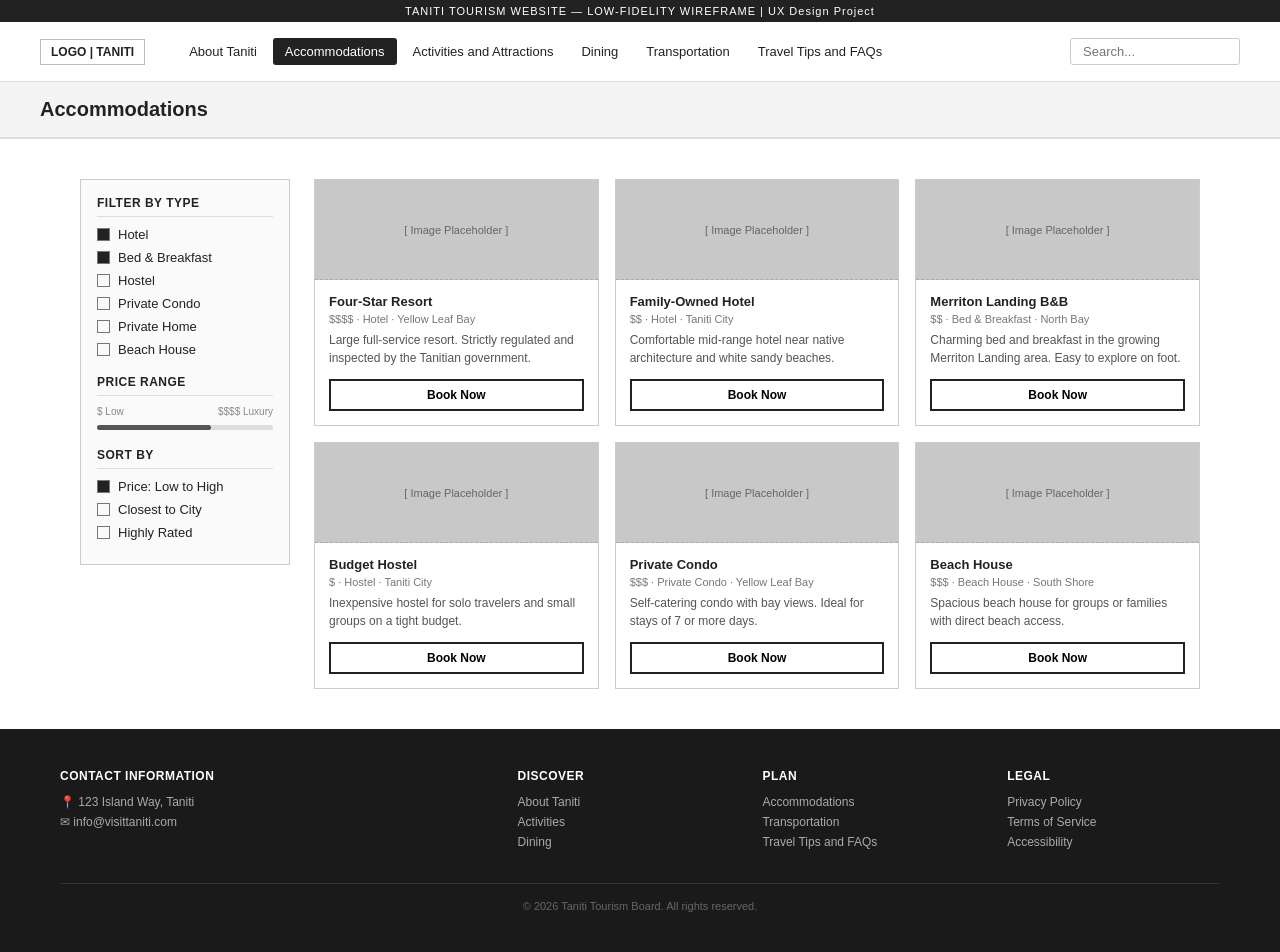
==== accommodations.html @ f8a9221b "Add Taniti wireframe" ====
<!DOCTYPE html>
<html lang="en">
<head>
  <meta charset="UTF-8" />
  <meta name="viewport" content="width=device-width, initial-scale=1.0" />
  <title>Taniti Tourism - Accommodations</title>
  <link rel="stylesheet" href="style.css" />
  <script>function navToggle(){document.querySelector('header').classList.toggle('nav-open');}</script>
</head>
<body>

<div class="wf-banner">TANITI TOURISM WEBSITE &mdash; LOW-FIDELITY WIREFRAME | UX Design Project</div>

<header>
  <div class="logo-box">LOGO | TANITI</div>
  <button class="nav-toggle" onclick="navToggle()" aria-label="Toggle navigation">&#9776;</button>
  <div class="nav-links">
    <a href="index.html">About Taniti</a>
    <a href="accommodations.html" class="active">Accommodations</a>
    <a href="activities.html">Activities and Attractions</a>
    <a href="dining.html">Dining</a>
    <a href="transportation.html">Transportation</a>
    <a href="faq.html">Travel Tips and FAQs</a>
  </div>
  <input class="nav-search" type="text" placeholder="Search..." />
</header>

<div class="page-title">Accommodations</div>

<div class="section">
  <div class="layout-with-sidebar">

    <div class="sidebar">
      <h4>Filter By Type</h4>
      <div class="filter-row"><div class="fbox on"></div> Hotel</div>
      <div class="filter-row"><div class="fbox on"></div> Bed &amp; Breakfast</div>
      <div class="filter-row"><div class="fbox"></div> Hostel</div>
      <div class="filter-row"><div class="fbox"></div> Private Condo</div>
      <div class="filter-row"><div class="fbox"></div> Private Home</div>
      <div class="filter-row"><div class="fbox"></div> Beach House</div>

      <h4 style="margin-top:18px">Price Range</h4>
      <div class="price-labels"><span>$ Low</span><span>$$$$ Luxury</span></div>
      <div class="price-slider"><div class="price-fill"></div></div>

      <h4 style="margin-top:18px">Sort By</h4>
      <div class="filter-row"><div class="fbox on"></div> Price: Low to High</div>
      <div class="filter-row"><div class="fbox"></div> Closest to City</div>
      <div class="filter-row"><div class="fbox"></div> Highly Rated</div>
    </div>

    <div class="cards-3">
      <div class="card">
        <div class="card-img">[ Image Placeholder ]</div>
        <div class="card-body">
          <h4>Four-Star Resort</h4>
          <div class="card-price">$$$$ &middot; Hotel &middot; Yellow Leaf Bay</div>
          <p>Large full-service resort. Strictly regulated and inspected by the Tanitian government.</p>
          <button class="btn-book">Book Now</button>
        </div>
      </div>
      <div class="card">
        <div class="card-img">[ Image Placeholder ]</div>
        <div class="card-body">
          <h4>Family-Owned Hotel</h4>
          <div class="card-price">$$ &middot; Hotel &middot; Taniti City</div>
          <p>Comfortable mid-range hotel near native architecture and white sandy beaches.</p>
          <button class="btn-book">Book Now</button>
        </div>
      </div>
      <div class="card">
        <div class="card-img">[ Image Placeholder ]</div>
        <div class="card-body">
          <h4>Merriton Landing B&amp;B</h4>
          <div class="card-price">$$ &middot; Bed &amp; Breakfast &middot; North Bay</div>
          <p>Charming bed and breakfast in the growing Merriton Landing area. Easy to explore on foot.</p>
          <button class="btn-book">Book Now</button>
        </div>
      </div>
      <div class="card">
        <div class="card-img">[ Image Placeholder ]</div>
        <div class="card-body">
          <h4>Budget Hostel</h4>
          <div class="card-price">$ &middot; Hostel &middot; Taniti City</div>
          <p>Inexpensive hostel for solo travelers and small groups on a tight budget.</p>
          <button class="btn-book">Book Now</button>
        </div>
      </div>
      <div class="card">
        <div class="card-img">[ Image Placeholder ]</div>
        <div class="card-body">
          <h4>Private Condo</h4>
          <div class="card-price">$$$ &middot; Private Condo &middot; Yellow Leaf Bay</div>
          <p>Self-catering condo with bay views. Ideal for stays of 7 or more days.</p>
          <button class="btn-book">Book Now</button>
        </div>
      </div>
      <div class="card">
        <div class="card-img">[ Image Placeholder ]</div>
        <div class="card-body">
          <h4>Beach House</h4>
          <div class="card-price">$$$ &middot; Beach House &middot; South Shore</div>
          <p>Spacious beach house for groups or families with direct beach access.</p>
          <button class="btn-book">Book Now</button>
        </div>
      </div>
    </div>

  </div>
</div>

<footer>
  <div class="footer-inner">
    <div class="footer-grid">
      <div class="footer-col">
        <h4>Contact Information</h4>
        <p>&#128205; 123 Island Way, Taniti</p>
        <p>&#9993; info@visittaniti.com</p>
      </div>
      <div class="footer-col">
        <h4>Discover</h4>
        <a href="index.html">About Taniti</a>
        <a href="activities.html">Activities</a>
        <a href="dining.html">Dining</a>
      </div>
      <div class="footer-col">
        <h4>Plan</h4>
        <a href="accommodations.html">Accommodations</a>
        <a href="transportation.html">Transportation</a>
        <a href="faq.html">Travel Tips and FAQs</a>
      </div>
      <div class="footer-col">
        <h4>Legal</h4>
        <a href="#">Privacy Policy</a>
        <a href="#">Terms of Service</a>
        <a href="#">Accessibility</a>
      </div>
    </div>
    <div class="footer-bottom">&copy; 2026 Taniti Tourism Board. All rights reserved.</div>
  </div>
</footer>

</body>
</html>
---- style.css ----
*, *::before, *::after { box-sizing: border-box; margin: 0; padding: 0; }
body { font-family: Arial, sans-serif; background: #fff; color: #222; font-size: 14px; }

.wf-banner { background: #222; color: #fff; text-align: center; padding: 5px; font-size: 11px; letter-spacing: 1px; }

/* NAV */
header {
  display: flex; align-items: center;
  padding: 0 40px; height: 60px;
  border-bottom: 1px solid #ddd; background: #fff;
  position: sticky; top: 0; z-index: 200; gap: 8px;
}
.logo-box { border: 1px solid #bbb; padding: 5px 10px; font-size: 12px; font-weight: bold; margin-right: 24px; white-space: nowrap; }
.nav-links { display: flex; gap: 4px; flex: 1; flex-wrap: wrap; }
.nav-links a { text-decoration: none; color: #222; padding: 6px 12px; font-size: 13px; cursor: pointer; border-radius: 3px; white-space: nowrap; }
.nav-links a:hover { background: #f0f0f0; }
.nav-links a.active { background: #222; color: #fff; }
.nav-search { border: 1px solid #ccc; padding: 5px 12px; font-size: 13px; width: 170px; border-radius: 3px; outline: none; }
.nav-toggle { display: none; }

/* HERO */
.hero { background: #e8e8e8; border: 1px dashed #aaa; min-height: 300px; display: flex; flex-direction: column; align-items: center; justify-content: center; text-align: center; padding: 60px 40px; }
.hero-label { font-size: 11px; color: #888; margin-bottom: 12px; }
.hero h1 { font-size: 38px; font-weight: bold; margin-bottom: 10px; }
.hero p { font-size: 14px; color: #555; margin-bottom: 28px; }
.hero-btns { display: flex; gap: 14px; flex-wrap: wrap; justify-content: center; }
.btn-primary { border: 2px solid #222; background: #fff; padding: 10px 28px; font-size: 13px; font-weight: bold; cursor: pointer; text-decoration: none; color: #222; display: inline-block; }
.btn-secondary { border: 2px solid #222; background: #222; color: #fff; padding: 10px 28px; font-size: 13px; font-weight: bold; cursor: pointer; text-decoration: none; display: inline-block; }
.btn-primary:hover { background: #f0f0f0; }
.btn-secondary:hover { background: #444; }

/* SECTIONS */
.section { max-width: 1160px; margin: 0 auto; padding: 40px 20px; }
.section-heading { text-align: center; font-size: 22px; font-weight: bold; margin-bottom: 6px; }
.section-sub { text-align: center; font-size: 12px; color: #888; margin-bottom: 28px; }
.page-title { background: #f4f4f4; border-bottom: 2px solid #ddd; padding: 16px 40px; font-size: 20px; font-weight: bold; }
.s-header { background: #eee; border: 1px solid #ddd; padding: 8px 14px; font-size: 13px; font-weight: bold; margin: 24px 0 12px; }

/* TILES */
.tiles-grid { display: grid; grid-template-columns: repeat(4, 1fr); gap: 16px; }
.tile { border: 1px solid #ccc; cursor: pointer; background: #fff; text-decoration: none; color: #222; display: block; }
.tile:hover { box-shadow: 0 2px 10px rgba(0,0,0,.12); }
.tile-img { background: #c8c8c8; height: 130px; display: flex; align-items: center; justify-content: center; font-size: 11px; color: #666; border-bottom: 1px dashed #aaa; }
.tile-body { padding: 14px; }
.tile-body h3 { font-size: 14px; font-weight: bold; margin-bottom: 6px; }
.tile-body p { font-size: 12px; color: #666; margin-bottom: 10px; line-height: 1.5; }
.tile-link { font-size: 12px; font-weight: bold; color: #222; }

/* SIDEBAR LAYOUT */
.layout-with-sidebar { display: grid; grid-template-columns: 210px 1fr; gap: 24px; }
.sidebar { border: 1px solid #ccc; padding: 16px; background: #fafafa; align-self: start; }
.sidebar h4 { font-size: 12px; font-weight: bold; text-transform: uppercase; letter-spacing: .5px; margin-bottom: 10px; border-bottom: 1px solid #ddd; padding-bottom: 6px; }
.filter-row { display: flex; align-items: center; gap: 8px; margin-bottom: 8px; font-size: 13px; }
.fbox { width: 13px; height: 13px; border: 1px solid #777; flex-shrink: 0; }
.fbox.on { background: #222; }
.price-slider { height: 5px; background: #ddd; border-radius: 3px; margin: 8px 0 4px; }
.price-fill { height: 100%; width: 65%; background: #555; border-radius: 3px; }
.price-labels { display: flex; justify-content: space-between; font-size: 10px; color: #888; }

/* CARDS */
.cards-3 { display: grid; grid-template-columns: repeat(3, 1fr); gap: 16px; }
.card { border: 1px solid #ccc; background: #fff; }
.card-img { background: #c8c8c8; height: 100px; display: flex; align-items: center; justify-content: center; font-size: 11px; color: #666; border-bottom: 1px dashed #aaa; }
.card-body { padding: 14px; }
.card-body h4 { font-size: 13px; font-weight: bold; margin-bottom: 4px; }
.card-price { font-size: 11px; color: #777; margin-bottom: 6px; }
.card-body p { font-size: 12px; color: #555; margin-bottom: 12px; line-height: 1.5; }
.btn-book { width: 100%; border: 2px solid #222; background: #fff; padding: 7px; font-size: 12px; font-weight: bold; cursor: pointer; }
.btn-book:hover { background: #222; color: #fff; }

/* FILTER BAR */
.filter-bar { display: flex; flex-wrap: wrap; gap: 8px; margin-bottom: 20px; }
.fbtn { border: 1px solid #aaa; background: #fff; padding: 5px 13px; font-size: 12px; cursor: pointer; border-radius: 2px; }
.fbtn:hover, .fbtn.on { background: #222; color: #fff; border-color: #222; }

/* MAP */
.map-box { background: #ddd; border: 1px dashed #aaa; height: 170px; display: flex; align-items: center; justify-content: center; font-size: 12px; color: #666; margin-bottom: 20px; }

/* TAG */
.tag { display: inline-block; border: 1px solid #666; background: #f0f0f0; padding: 2px 8px; font-size: 10px; margin-bottom: 6px; }

/* RESTAURANT */
.rest-row { display: flex; align-items: center; flex-wrap: wrap; gap: 14px; border: 1px solid #ddd; padding: 12px 16px; margin-bottom: 8px; background: #fff; }
.rest-name { font-weight: bold; font-size: 13px; min-width: 170px; }
.cuisine-badge { border: 1px solid #999; background: #f0f0f0; padding: 2px 10px; font-size: 11px; }
.rest-detail { font-size: 12px; color: #666; }

/* GROCERY */
.grocery-grid { display: grid; grid-template-columns: repeat(3, 1fr); gap: 10px; margin-top: 10px; }
.g-item { border: 1px solid #ccc; background: #f8f8f8; padding: 10px 12px; font-size: 12px; text-align: center; line-height: 1.5; }
.g-item.highlight { border: 2px solid #222; }

/* INFO BOXES */
.info-2 { display: grid; grid-template-columns: 1fr 1fr; gap: 16px; margin-bottom: 24px; }
.info-box { border: 1px solid #ccc; padding: 18px; background: #fff; }
.info-box h4 { font-size: 14px; font-weight: bold; margin-bottom: 8px; }
.info-box p { font-size: 13px; color: #555; line-height: 1.6; }

/* TABLE */
.data-table { width: 100%; border-collapse: collapse; font-size: 13px; }
.data-table th { background: #222; color: #fff; padding: 10px 14px; text-align: left; }
.data-table td { padding: 10px 14px; border-bottom: 1px solid #eee; background: #fff; }
.data-table tr:hover td { background: #f8f8f8; }

/* FAQ */
.faq-item { border: 1px solid #ddd; margin-bottom: 6px; background: #fff; }
.faq-q { display: flex; align-items: center; gap: 10px; padding: 14px 16px; font-size: 14px; font-weight: bold; cursor: pointer; }
.faq-q:hover { background: #f8f8f8; }
.faq-arrow { font-size: 11px; transition: transform .2s; display: inline-block; }
.faq-a { display: none; padding: 12px 16px 14px 38px; font-size: 13px; color: #555; line-height: 1.6; border-top: 1px solid #eee; }
.faq-item.open .faq-a { display: block; }
.faq-item.open .faq-arrow { transform: rotate(90deg); }

/* FOOTER */
footer { background: #1a1a1a; color: #bbb; padding: 40px; }
.footer-inner { max-width: 1160px; margin: 0 auto; }
.footer-grid { display: grid; grid-template-columns: 2fr 1fr 1fr 1fr; gap: 32px; margin-bottom: 28px; }
.footer-col h4 { color: #fff; font-size: 12px; text-transform: uppercase; letter-spacing: .5px; margin-bottom: 12px; }
.footer-col p { font-size: 12px; color: #aaa; margin-bottom: 6px; }
.footer-col a { display: block; font-size: 12px; color: #aaa; text-decoration: none; margin-bottom: 6px; cursor: pointer; }
.footer-col a:hover { color: #fff; }
.social-row { display: flex; gap: 10px; margin-top: 12px; }
.social-icon { width: 32px; height: 32px; border: 1px solid #555; display: flex; align-items: center; justify-content: center; font-size: 10px; color: #aaa; cursor: pointer; }
.footer-bottom { border-top: 1px solid #333; padding-top: 16px; font-size: 11px; color: #666; text-align: center; }

/* =====================
   RESPONSIVE — TABLET
   ===================== */
@media (max-width: 768px) {
  header { flex-wrap: wrap; height: auto; padding: 10px 16px; gap: 8px; }
  .logo-box { margin-right: 0; }
  .nav-links { flex-wrap: wrap; gap: 2px; }
  .nav-links a { padding: 5px 8px; font-size: 12px; }
  .nav-search { width: 100%; }

  .hero { padding: 40px 20px; }
  .hero h1 { font-size: 28px; }

  .page-title { padding: 12px 16px; }
  .section { padding: 28px 16px; }

  .tiles-grid { grid-template-columns: repeat(2, 1fr); }
  .cards-3 { grid-template-columns: repeat(2, 1fr); }
  .layout-with-sidebar { grid-template-columns: 1fr; }
  .sidebar { order: 2; }

  .info-2 { grid-template-columns: 1fr; }
  .grocery-grid { grid-template-columns: repeat(2, 1fr); }
  .footer-grid { grid-template-columns: 1fr 1fr; gap: 20px; }
  footer { padding: 28px 20px; }

  .rest-name { min-width: 100%; }
  .data-table { font-size: 12px; }
  .data-table th, .data-table td { padding: 8px 10px; }
}

/* ====================
   RESPONSIVE — PHONE
   ==================== */
@media (max-width: 480px) {
  header { padding: 8px 12px; flex-wrap: nowrap; }

  /* Show hamburger icon */
  .nav-toggle {
    display: flex; align-items: center; justify-content: center;
    margin-left: auto; background: none; border: 1px solid #bbb;
    padding: 4px 10px; font-size: 20px; cursor: pointer;
    border-radius: 3px; color: #222; line-height: 1; flex-shrink: 0;
  }

  /* Hide nav and search by default on phone */
  header .nav-links { display: none; }
  header .nav-search { display: none; }

  /* Dropdown when open */
  header.nav-open { flex-wrap: wrap; }
  header.nav-open .nav-links {
    display: flex; flex-direction: column; width: 100%;
    border-top: 1px solid #eee; padding: 4px 0; gap: 0;
  }
  header.nav-open .nav-links a {
    font-size: 14px; padding: 10px 16px;
    border-bottom: 1px solid #f0f0f0; border-radius: 0;
  }
  header.nav-open .nav-search { display: block; width: 100%; margin-top: 4px; }

  /* Rest of phone layout */
  .hero { min-height: 200px; padding: 32px 16px; }
  .hero h1 { font-size: 22px; }
  .hero p { font-size: 13px; margin-bottom: 20px; }
  .hero-btns { flex-direction: column; align-items: center; gap: 10px; }
  .btn-primary, .btn-secondary { width: 100%; max-width: 260px; text-align: center; padding: 10px 16px; }

  .tiles-grid { grid-template-columns: 1fr; }
  .cards-3 { grid-template-columns: 1fr; }
  .grocery-grid { grid-template-columns: repeat(2, 1fr); }
  .footer-grid { grid-template-columns: 1fr; }

  .section-heading { font-size: 18px; }
  .filter-bar { gap: 6px; }
  .fbtn { padding: 5px 10px; font-size: 11px; }

  .map-box { height: 130px; }
  .data-table { font-size: 11px; }
  .data-table th, .data-table td { padding: 6px 8px; }

  .faq-q { font-size: 13px; padding: 12px; }
  .faq-a { padding: 10px 12px 12px 28px; }
}
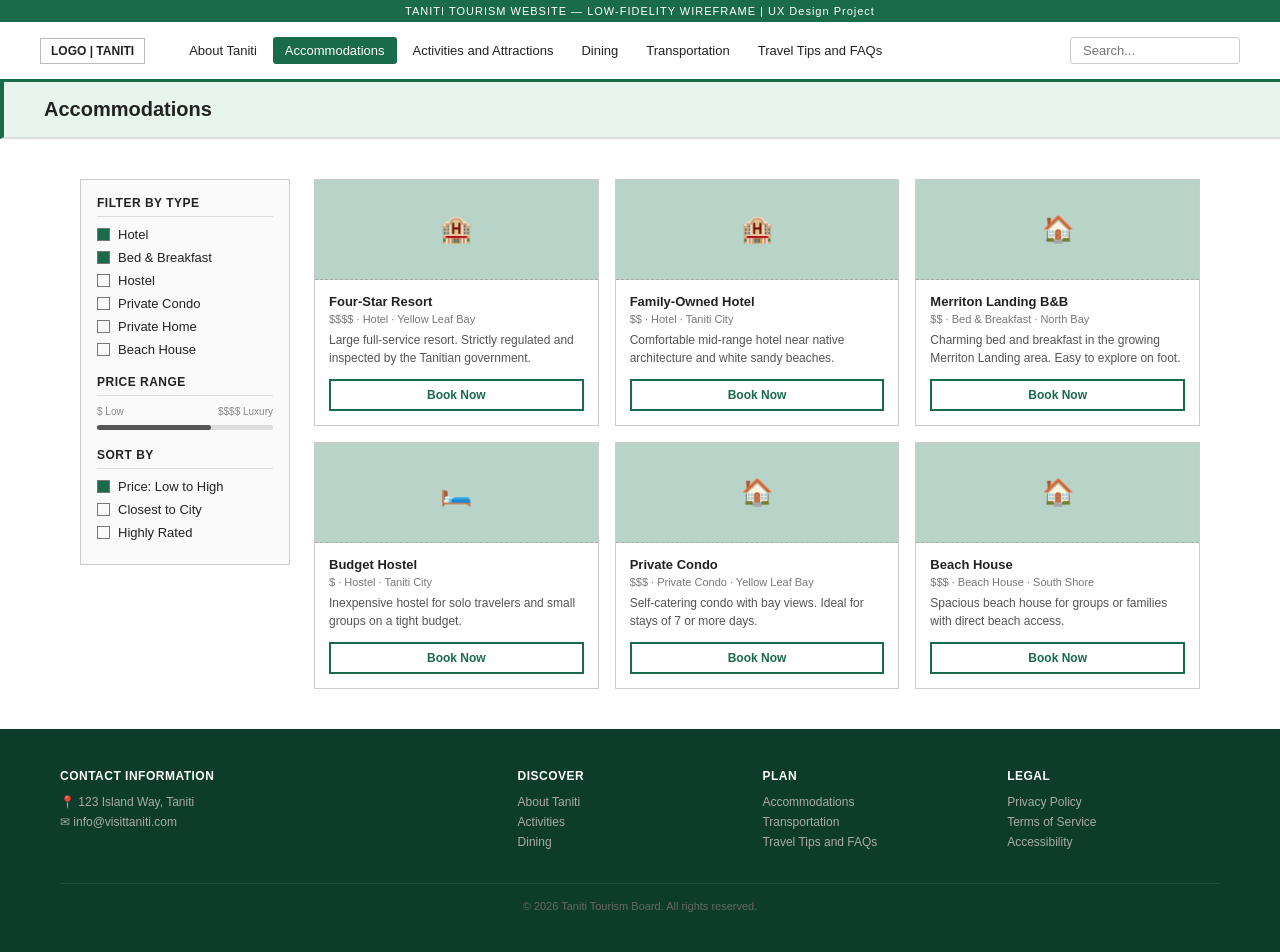
==== commit 3c4460fc: "Update prototype based on usability testing feedback" ====
--- a/accommodations.html
+++ b/accommodations.html
@@ -1,144 +1,213 @@
-<!DOCTYPE html>
+<!doctype html>
 <html lang="en">
-<head>
-  <meta charset="UTF-8" />
-  <meta name="viewport" content="width=device-width, initial-scale=1.0" />
-  <title>Taniti Tourism - Accommodations</title>
-  <link rel="stylesheet" href="style.css" />
-  <script>function navToggle(){document.querySelector('header').classList.toggle('nav-open');}</script>
-</head>
-<body>
-
-<div class="wf-banner">TANITI TOURISM WEBSITE &mdash; LOW-FIDELITY WIREFRAME | UX Design Project</div>
-
-<header>
-  <div class="logo-box">LOGO | TANITI</div>
-  <button class="nav-toggle" onclick="navToggle()" aria-label="Toggle navigation">&#9776;</button>
-  <div class="nav-links">
-    <a href="index.html">About Taniti</a>
-    <a href="accommodations.html" class="active">Accommodations</a>
-    <a href="activities.html">Activities and Attractions</a>
-    <a href="dining.html">Dining</a>
-    <a href="transportation.html">Transportation</a>
-    <a href="faq.html">Travel Tips and FAQs</a>
-  </div>
-  <input class="nav-search" type="text" placeholder="Search..." />
-</header>
-
-<div class="page-title">Accommodations</div>
-
-<div class="section">
-  <div class="layout-with-sidebar">
-
-    <div class="sidebar">
-      <h4>Filter By Type</h4>
-      <div class="filter-row"><div class="fbox on"></div> Hotel</div>
-      <div class="filter-row"><div class="fbox on"></div> Bed &amp; Breakfast</div>
-      <div class="filter-row"><div class="fbox"></div> Hostel</div>
-      <div class="filter-row"><div class="fbox"></div> Private Condo</div>
-      <div class="filter-row"><div class="fbox"></div> Private Home</div>
-      <div class="filter-row"><div class="fbox"></div> Beach House</div>
-
-      <h4 style="margin-top:18px">Price Range</h4>
-      <div class="price-labels"><span>$ Low</span><span>$$$$ Luxury</span></div>
-      <div class="price-slider"><div class="price-fill"></div></div>
-
-      <h4 style="margin-top:18px">Sort By</h4>
-      <div class="filter-row"><div class="fbox on"></div> Price: Low to High</div>
-      <div class="filter-row"><div class="fbox"></div> Closest to City</div>
-      <div class="filter-row"><div class="fbox"></div> Highly Rated</div>
+  <head>
+    <meta charset="UTF-8" />
+    <meta name="viewport" content="width=device-width, initial-scale=1.0" />
+    <title>Taniti Tourism - Accommodations</title>
+    <link rel="stylesheet" href="style.css" />
+    <script>
+      function navToggle() {
+        document.querySelector("header").classList.toggle("nav-open");
+      }
+    </script>
+  </head>
+  <body>
+    <div class="wf-banner">
+      TANITI TOURISM WEBSITE &mdash; LOW-FIDELITY WIREFRAME | UX Design Project
     </div>
 
-    <div class="cards-3">
-      <div class="card">
-        <div class="card-img">[ Image Placeholder ]</div>
-        <div class="card-body">
-          <h4>Four-Star Resort</h4>
-          <div class="card-price">$$$$ &middot; Hotel &middot; Yellow Leaf Bay</div>
-          <p>Large full-service resort. Strictly regulated and inspected by the Tanitian government.</p>
-          <button class="btn-book">Book Now</button>
-        </div>
-      </div>
-      <div class="card">
-        <div class="card-img">[ Image Placeholder ]</div>
-        <div class="card-body">
-          <h4>Family-Owned Hotel</h4>
-          <div class="card-price">$$ &middot; Hotel &middot; Taniti City</div>
-          <p>Comfortable mid-range hotel near native architecture and white sandy beaches.</p>
-          <button class="btn-book">Book Now</button>
-        </div>
-      </div>
-      <div class="card">
-        <div class="card-img">[ Image Placeholder ]</div>
-        <div class="card-body">
-          <h4>Merriton Landing B&amp;B</h4>
-          <div class="card-price">$$ &middot; Bed &amp; Breakfast &middot; North Bay</div>
-          <p>Charming bed and breakfast in the growing Merriton Landing area. Easy to explore on foot.</p>
-          <button class="btn-book">Book Now</button>
-        </div>
-      </div>
-      <div class="card">
-        <div class="card-img">[ Image Placeholder ]</div>
-        <div class="card-body">
-          <h4>Budget Hostel</h4>
-          <div class="card-price">$ &middot; Hostel &middot; Taniti City</div>
-          <p>Inexpensive hostel for solo travelers and small groups on a tight budget.</p>
-          <button class="btn-book">Book Now</button>
-        </div>
-      </div>
-      <div class="card">
-        <div class="card-img">[ Image Placeholder ]</div>
-        <div class="card-body">
-          <h4>Private Condo</h4>
-          <div class="card-price">$$$ &middot; Private Condo &middot; Yellow Leaf Bay</div>
-          <p>Self-catering condo with bay views. Ideal for stays of 7 or more days.</p>
-          <button class="btn-book">Book Now</button>
-        </div>
-      </div>
-      <div class="card">
-        <div class="card-img">[ Image Placeholder ]</div>
-        <div class="card-body">
-          <h4>Beach House</h4>
-          <div class="card-price">$$$ &middot; Beach House &middot; South Shore</div>
-          <p>Spacious beach house for groups or families with direct beach access.</p>
-          <button class="btn-book">Book Now</button>
-        </div>
-      </div>
-    </div>
-
-  </div>
-</div>
-
-<footer>
-  <div class="footer-inner">
-    <div class="footer-grid">
-      <div class="footer-col">
-        <h4>Contact Information</h4>
-        <p>&#128205; 123 Island Way, Taniti</p>
-        <p>&#9993; info@visittaniti.com</p>
-      </div>
-      <div class="footer-col">
-        <h4>Discover</h4>
+    <header>
+      <div class="logo-box">LOGO | TANITI</div>
+      <button
+        class="nav-toggle"
+        onclick="navToggle()"
+        aria-label="Toggle navigation"
+      >
+        &#9776;
+      </button>
+      <div class="nav-links">
         <a href="index.html">About Taniti</a>
-        <a href="activities.html">Activities</a>
+        <a href="accommodations.html" class="active">Accommodations</a>
+        <a href="activities.html">Activities and Attractions</a>
         <a href="dining.html">Dining</a>
-      </div>
-      <div class="footer-col">
-        <h4>Plan</h4>
-        <a href="accommodations.html">Accommodations</a>
         <a href="transportation.html">Transportation</a>
         <a href="faq.html">Travel Tips and FAQs</a>
       </div>
-      <div class="footer-col">
-        <h4>Legal</h4>
-        <a href="#">Privacy Policy</a>
-        <a href="#">Terms of Service</a>
-        <a href="#">Accessibility</a>
+      <input class="nav-search" type="text" placeholder="Search..." />
+    </header>
+
+    <div class="page-title">Accommodations</div>
+
+    <div class="section">
+      <div class="layout-with-sidebar">
+        <div class="sidebar">
+          <h4>Filter By Type</h4>
+          <div class="filter-row">
+            <div class="fbox on"></div>
+            Hotel
+          </div>
+          <div class="filter-row">
+            <div class="fbox on"></div>
+            Bed &amp; Breakfast
+          </div>
+          <div class="filter-row">
+            <div class="fbox"></div>
+            Hostel
+          </div>
+          <div class="filter-row">
+            <div class="fbox"></div>
+            Private Condo
+          </div>
+          <div class="filter-row">
+            <div class="fbox"></div>
+            Private Home
+          </div>
+          <div class="filter-row">
+            <div class="fbox"></div>
+            Beach House
+          </div>
+
+          <h4 style="margin-top: 18px">Price Range</h4>
+          <div class="price-labels">
+            <span>$ Low</span><span>$$$$ Luxury</span>
+          </div>
+          <div class="price-slider"><div class="price-fill"></div></div>
+
+          <h4 style="margin-top: 18px">Sort By</h4>
+          <div class="filter-row">
+            <div class="fbox on"></div>
+            Price: Low to High
+          </div>
+          <div class="filter-row">
+            <div class="fbox"></div>
+            Closest to City
+          </div>
+          <div class="filter-row">
+            <div class="fbox"></div>
+            Highly Rated
+          </div>
+        </div>
+
+        <div class="cards-3">
+          <div class="card">
+            <div class="card-img">🏨</div>
+            <div class="card-body">
+              <h4>Four-Star Resort</h4>
+              <div class="card-price">
+                $$$$ &middot; Hotel &middot; Yellow Leaf Bay
+              </div>
+              <p>
+                Large full-service resort. Strictly regulated and inspected by
+                the Tanitian government.
+              </p>
+              <button class="btn-book">Book Now</button>
+            </div>
+          </div>
+          <div class="card">
+            <div class="card-img">🏨</div>
+            <div class="card-body">
+              <h4>Family-Owned Hotel</h4>
+              <div class="card-price">
+                $$ &middot; Hotel &middot; Taniti City
+              </div>
+              <p>
+                Comfortable mid-range hotel near native architecture and white
+                sandy beaches.
+              </p>
+              <button class="btn-book">Book Now</button>
+            </div>
+          </div>
+          <div class="card">
+            <div class="card-img">🏠</div>
+            <div class="card-body">
+              <h4>Merriton Landing B&amp;B</h4>
+              <div class="card-price">
+                $$ &middot; Bed &amp; Breakfast &middot; North Bay
+              </div>
+              <p>
+                Charming bed and breakfast in the growing Merriton Landing area.
+                Easy to explore on foot.
+              </p>
+              <button class="btn-book">Book Now</button>
+            </div>
+          </div>
+          <div class="card">
+            <div class="card-img">🛏️</div>
+            <div class="card-body">
+              <h4>Budget Hostel</h4>
+              <div class="card-price">
+                $ &middot; Hostel &middot; Taniti City
+              </div>
+              <p>
+                Inexpensive hostel for solo travelers and small groups on a
+                tight budget.
+              </p>
+              <button class="btn-book">Book Now</button>
+            </div>
+          </div>
+          <div class="card">
+            <div class="card-img">🏠</div>
+            <div class="card-body">
+              <h4>Private Condo</h4>
+              <div class="card-price">
+                $$$ &middot; Private Condo &middot; Yellow Leaf Bay
+              </div>
+              <p>
+                Self-catering condo with bay views. Ideal for stays of 7 or more
+                days.
+              </p>
+              <button class="btn-book">Book Now</button>
+            </div>
+          </div>
+          <div class="card">
+            <div class="card-img">🏠</div>
+            <div class="card-body">
+              <h4>Beach House</h4>
+              <div class="card-price">
+                $$$ &middot; Beach House &middot; South Shore
+              </div>
+              <p>
+                Spacious beach house for groups or families with direct beach
+                access.
+              </p>
+              <button class="btn-book">Book Now</button>
+            </div>
+          </div>
+        </div>
       </div>
     </div>
-    <div class="footer-bottom">&copy; 2026 Taniti Tourism Board. All rights reserved.</div>
-  </div>
-</footer>
-
-</body>
+
+    <footer>
+      <div class="footer-inner">
+        <div class="footer-grid">
+          <div class="footer-col">
+            <h4>Contact Information</h4>
+            <p>&#128205; 123 Island Way, Taniti</p>
+            <p>&#9993; info@visittaniti.com</p>
+          </div>
+          <div class="footer-col">
+            <h4>Discover</h4>
+            <a href="index.html">About Taniti</a>
+            <a href="activities.html">Activities</a>
+            <a href="dining.html">Dining</a>
+          </div>
+          <div class="footer-col">
+            <h4>Plan</h4>
+            <a href="accommodations.html">Accommodations</a>
+            <a href="transportation.html">Transportation</a>
+            <a href="faq.html">Travel Tips and FAQs</a>
+          </div>
+          <div class="footer-col">
+            <h4>Legal</h4>
+            <a href="#">Privacy Policy</a>
+            <a href="#">Terms of Service</a>
+            <a href="#">Accessibility</a>
+          </div>
+        </div>
+        <div class="footer-bottom">
+          &copy; 2026 Taniti Tourism Board. All rights reserved.
+        </div>
+      </div>
+    </footer>
+  </body>
 </html>
--- a/style.css
+++ b/style.css
@@ -1,209 +1,791 @@
-*, *::before, *::after { box-sizing: border-box; margin: 0; padding: 0; }
-body { font-family: Arial, sans-serif; background: #fff; color: #222; font-size: 14px; }
-
-.wf-banner { background: #222; color: #fff; text-align: center; padding: 5px; font-size: 11px; letter-spacing: 1px; }
+*,
+*::before,
+*::after {
+  box-sizing: border-box;
+  margin: 0;
+  padding: 0;
+}
+body {
+  font-family: Arial, sans-serif;
+  background: #fff;
+  color: #222;
+  font-size: 14px;
+}
+
+.wf-banner {
+  background: #1a6b4a;
+  color: #fff;
+  text-align: center;
+  padding: 5px;
+  font-size: 11px;
+  letter-spacing: 1px;
+}
 
 /* NAV */
 header {
-  display: flex; align-items: center;
-  padding: 0 40px; height: 60px;
-  border-bottom: 1px solid #ddd; background: #fff;
-  position: sticky; top: 0; z-index: 200; gap: 8px;
-}
-.logo-box { border: 1px solid #bbb; padding: 5px 10px; font-size: 12px; font-weight: bold; margin-right: 24px; white-space: nowrap; }
-.nav-links { display: flex; gap: 4px; flex: 1; flex-wrap: wrap; }
-.nav-links a { text-decoration: none; color: #222; padding: 6px 12px; font-size: 13px; cursor: pointer; border-radius: 3px; white-space: nowrap; }
-.nav-links a:hover { background: #f0f0f0; }
-.nav-links a.active { background: #222; color: #fff; }
-.nav-search { border: 1px solid #ccc; padding: 5px 12px; font-size: 13px; width: 170px; border-radius: 3px; outline: none; }
-.nav-toggle { display: none; }
+  display: flex;
+  align-items: center;
+  padding: 0 40px;
+  height: 60px;
+  border-bottom: 3px solid #1a6b4a;
+  background: #fff;
+  position: sticky;
+  top: 0;
+  z-index: 200;
+  gap: 8px;
+}
+.logo-box {
+  border: 1px solid #bbb;
+  padding: 5px 10px;
+  font-size: 12px;
+  font-weight: bold;
+  margin-right: 24px;
+  white-space: nowrap;
+}
+.nav-links {
+  display: flex;
+  gap: 4px;
+  flex: 1;
+  flex-wrap: wrap;
+}
+.nav-links a {
+  text-decoration: none;
+  color: #222;
+  padding: 6px 12px;
+  font-size: 13px;
+  cursor: pointer;
+  border-radius: 3px;
+  white-space: nowrap;
+}
+.nav-links a:hover {
+  background: #f0f0f0;
+}
+.nav-links a.active {
+  background: #1a6b4a;
+  color: #fff;
+}
+.nav-search {
+  border: 1px solid #ccc;
+  padding: 5px 12px;
+  font-size: 13px;
+  width: 170px;
+  border-radius: 3px;
+  outline: none;
+}
+.nav-toggle {
+  display: none;
+}
 
 /* HERO */
-.hero { background: #e8e8e8; border: 1px dashed #aaa; min-height: 300px; display: flex; flex-direction: column; align-items: center; justify-content: center; text-align: center; padding: 60px 40px; }
-.hero-label { font-size: 11px; color: #888; margin-bottom: 12px; }
-.hero h1 { font-size: 38px; font-weight: bold; margin-bottom: 10px; }
-.hero p { font-size: 14px; color: #555; margin-bottom: 28px; }
-.hero-btns { display: flex; gap: 14px; flex-wrap: wrap; justify-content: center; }
-.btn-primary { border: 2px solid #222; background: #fff; padding: 10px 28px; font-size: 13px; font-weight: bold; cursor: pointer; text-decoration: none; color: #222; display: inline-block; }
-.btn-secondary { border: 2px solid #222; background: #222; color: #fff; padding: 10px 28px; font-size: 13px; font-weight: bold; cursor: pointer; text-decoration: none; display: inline-block; }
-.btn-primary:hover { background: #f0f0f0; }
-.btn-secondary:hover { background: #444; }
+.hero {
+  background: linear-gradient(135deg, #1a6b4a, #2e86ab);
+  min-height: 300px;
+  display: flex;
+  flex-direction: column;
+  align-items: center;
+  justify-content: center;
+  text-align: center;
+  padding: 60px 40px;
+}
+.hero-label {
+  font-size: 11px;
+  color: rgba(255, 255, 255, 0.75);
+  margin-bottom: 12px;
+}
+.hero h1 {
+  font-size: 38px;
+  font-weight: bold;
+  margin-bottom: 10px;
+  color: #fff;
+}
+.hero p {
+  font-size: 14px;
+  color: rgba(255, 255, 255, 0.9);
+  margin-bottom: 28px;
+}
+.hero-btns {
+  display: flex;
+  gap: 14px;
+  flex-wrap: wrap;
+  justify-content: center;
+}
+.btn-primary {
+  border: 2px solid #1a6b4a;
+  background: #fff;
+  padding: 10px 28px;
+  font-size: 13px;
+  font-weight: bold;
+  cursor: pointer;
+  text-decoration: none;
+  color: #1a6b4a;
+  display: inline-block;
+}
+.btn-secondary {
+  border: 2px solid #1a6b4a;
+  background: #1a6b4a;
+  color: #fff;
+  padding: 10px 28px;
+  font-size: 13px;
+  font-weight: bold;
+  cursor: pointer;
+  text-decoration: none;
+  display: inline-block;
+}
+.btn-primary:hover {
+  background: #e8f4ee;
+}
+.btn-secondary:hover {
+  background: #155a3d;
+}
+
+/* Hero button overrides — both white with green text on the gradient background */
+.hero .btn-primary {
+  border-color: #fff;
+  background: #fff;
+  color: #1a6b4a;
+}
+.hero .btn-secondary {
+  border-color: #fff;
+  background: #fff;
+  color: #1a6b4a;
+}
+.hero .btn-primary:hover {
+  background: #e8f4ee;
+}
+.hero .btn-secondary:hover {
+  background: #e8f4ee;
+}
 
 /* SECTIONS */
-.section { max-width: 1160px; margin: 0 auto; padding: 40px 20px; }
-.section-heading { text-align: center; font-size: 22px; font-weight: bold; margin-bottom: 6px; }
-.section-sub { text-align: center; font-size: 12px; color: #888; margin-bottom: 28px; }
-.page-title { background: #f4f4f4; border-bottom: 2px solid #ddd; padding: 16px 40px; font-size: 20px; font-weight: bold; }
-.s-header { background: #eee; border: 1px solid #ddd; padding: 8px 14px; font-size: 13px; font-weight: bold; margin: 24px 0 12px; }
+.section {
+  max-width: 1160px;
+  margin: 0 auto;
+  padding: 40px 20px;
+}
+.section-heading {
+  text-align: center;
+  font-size: 22px;
+  font-weight: bold;
+  margin-bottom: 6px;
+}
+.section-sub {
+  text-align: center;
+  font-size: 12px;
+  color: #888;
+  margin-bottom: 28px;
+}
+.page-title {
+  background: #e8f4ee;
+  border-bottom: 2px solid #ddd;
+  border-left: 4px solid #1a6b4a;
+  padding: 16px 40px;
+  font-size: 20px;
+  font-weight: bold;
+}
+.s-header {
+  background: #e8f4ee;
+  border: 1px solid #ddd;
+  border-left: 4px solid #1a6b4a;
+  padding: 8px 14px;
+  font-size: 13px;
+  font-weight: bold;
+  margin: 24px 0 12px;
+}
 
 /* TILES */
-.tiles-grid { display: grid; grid-template-columns: repeat(4, 1fr); gap: 16px; }
-.tile { border: 1px solid #ccc; cursor: pointer; background: #fff; text-decoration: none; color: #222; display: block; }
-.tile:hover { box-shadow: 0 2px 10px rgba(0,0,0,.12); }
-.tile-img { background: #c8c8c8; height: 130px; display: flex; align-items: center; justify-content: center; font-size: 11px; color: #666; border-bottom: 1px dashed #aaa; }
-.tile-body { padding: 14px; }
-.tile-body h3 { font-size: 14px; font-weight: bold; margin-bottom: 6px; }
-.tile-body p { font-size: 12px; color: #666; margin-bottom: 10px; line-height: 1.5; }
-.tile-link { font-size: 12px; font-weight: bold; color: #222; }
+.tiles-grid {
+  display: grid;
+  grid-template-columns: repeat(4, 1fr);
+  gap: 16px;
+}
+.tile {
+  border: 1px solid #ccc;
+  cursor: pointer;
+  background: #fff;
+  text-decoration: none;
+  color: #222;
+  display: block;
+}
+.tile:hover {
+  box-shadow: 0 2px 10px rgba(0, 0, 0, 0.12);
+}
+.tile-img {
+  background: #b8d4c8;
+  height: 130px;
+  display: flex;
+  align-items: center;
+  justify-content: center;
+  font-size: 28px;
+  color: #666;
+  border-bottom: 1px dashed #aaa;
+}
+.tile-body {
+  padding: 14px;
+}
+.tile-body h3 {
+  font-size: 14px;
+  font-weight: bold;
+  margin-bottom: 6px;
+}
+.tile-body p {
+  font-size: 12px;
+  color: #666;
+  margin-bottom: 10px;
+  line-height: 1.5;
+}
+.tile-link {
+  font-size: 12px;
+  font-weight: bold;
+  color: #1a6b4a;
+}
 
 /* SIDEBAR LAYOUT */
-.layout-with-sidebar { display: grid; grid-template-columns: 210px 1fr; gap: 24px; }
-.sidebar { border: 1px solid #ccc; padding: 16px; background: #fafafa; align-self: start; }
-.sidebar h4 { font-size: 12px; font-weight: bold; text-transform: uppercase; letter-spacing: .5px; margin-bottom: 10px; border-bottom: 1px solid #ddd; padding-bottom: 6px; }
-.filter-row { display: flex; align-items: center; gap: 8px; margin-bottom: 8px; font-size: 13px; }
-.fbox { width: 13px; height: 13px; border: 1px solid #777; flex-shrink: 0; }
-.fbox.on { background: #222; }
-.price-slider { height: 5px; background: #ddd; border-radius: 3px; margin: 8px 0 4px; }
-.price-fill { height: 100%; width: 65%; background: #555; border-radius: 3px; }
-.price-labels { display: flex; justify-content: space-between; font-size: 10px; color: #888; }
+.layout-with-sidebar {
+  display: grid;
+  grid-template-columns: 210px 1fr;
+  gap: 24px;
+}
+.sidebar {
+  border: 1px solid #ccc;
+  padding: 16px;
+  background: #fafafa;
+  align-self: start;
+}
+.sidebar h4 {
+  font-size: 12px;
+  font-weight: bold;
+  text-transform: uppercase;
+  letter-spacing: 0.5px;
+  margin-bottom: 10px;
+  border-bottom: 1px solid #ddd;
+  padding-bottom: 6px;
+}
+.filter-row {
+  display: flex;
+  align-items: center;
+  gap: 8px;
+  margin-bottom: 8px;
+  font-size: 13px;
+}
+.fbox {
+  width: 13px;
+  height: 13px;
+  border: 1px solid #777;
+  flex-shrink: 0;
+}
+.fbox.on {
+  background: #1a6b4a;
+}
+.price-slider {
+  height: 5px;
+  background: #ddd;
+  border-radius: 3px;
+  margin: 8px 0 4px;
+}
+.price-fill {
+  height: 100%;
+  width: 65%;
+  background: #555;
+  border-radius: 3px;
+}
+.price-labels {
+  display: flex;
+  justify-content: space-between;
+  font-size: 10px;
+  color: #888;
+}
 
 /* CARDS */
-.cards-3 { display: grid; grid-template-columns: repeat(3, 1fr); gap: 16px; }
-.card { border: 1px solid #ccc; background: #fff; }
-.card-img { background: #c8c8c8; height: 100px; display: flex; align-items: center; justify-content: center; font-size: 11px; color: #666; border-bottom: 1px dashed #aaa; }
-.card-body { padding: 14px; }
-.card-body h4 { font-size: 13px; font-weight: bold; margin-bottom: 4px; }
-.card-price { font-size: 11px; color: #777; margin-bottom: 6px; }
-.card-body p { font-size: 12px; color: #555; margin-bottom: 12px; line-height: 1.5; }
-.btn-book { width: 100%; border: 2px solid #222; background: #fff; padding: 7px; font-size: 12px; font-weight: bold; cursor: pointer; }
-.btn-book:hover { background: #222; color: #fff; }
+.cards-3 {
+  display: grid;
+  grid-template-columns: repeat(3, 1fr);
+  gap: 16px;
+}
+.card {
+  border: 1px solid #ccc;
+  background: #fff;
+}
+.card-img {
+  background: #b8d4c8;
+  height: 100px;
+  display: flex;
+  align-items: center;
+  justify-content: center;
+  font-size: 26px;
+  color: #666;
+  border-bottom: 1px dashed #aaa;
+}
+.card-body {
+  padding: 14px;
+}
+.card-body h4 {
+  font-size: 13px;
+  font-weight: bold;
+  margin-bottom: 4px;
+}
+.card-price {
+  font-size: 11px;
+  color: #777;
+  margin-bottom: 6px;
+}
+.card-body p {
+  font-size: 12px;
+  color: #555;
+  margin-bottom: 12px;
+  line-height: 1.5;
+}
+.btn-book {
+  width: 100%;
+  border: 2px solid #1a6b4a;
+  background: #fff;
+  padding: 7px;
+  font-size: 12px;
+  font-weight: bold;
+  cursor: pointer;
+  color: #1a6b4a;
+}
+.btn-book:hover {
+  background: #1a6b4a;
+  color: #fff;
+}
 
 /* FILTER BAR */
-.filter-bar { display: flex; flex-wrap: wrap; gap: 8px; margin-bottom: 20px; }
-.fbtn { border: 1px solid #aaa; background: #fff; padding: 5px 13px; font-size: 12px; cursor: pointer; border-radius: 2px; }
-.fbtn:hover, .fbtn.on { background: #222; color: #fff; border-color: #222; }
+.filter-bar {
+  display: flex;
+  flex-wrap: wrap;
+  gap: 8px;
+  margin-bottom: 20px;
+}
+.fbtn {
+  border: 1px solid #aaa;
+  background: #fff;
+  padding: 5px 13px;
+  font-size: 12px;
+  cursor: pointer;
+  border-radius: 2px;
+}
+.fbtn:hover,
+.fbtn.on {
+  background: #1a6b4a;
+  color: #fff;
+  border-color: #1a6b4a;
+}
 
 /* MAP */
-.map-box { background: #ddd; border: 1px dashed #aaa; height: 170px; display: flex; align-items: center; justify-content: center; font-size: 12px; color: #666; margin-bottom: 20px; }
+.map-box {
+  background: #ddd;
+  border: 1px dashed #aaa;
+  height: 170px;
+  display: flex;
+  align-items: center;
+  justify-content: center;
+  font-size: 12px;
+  color: #666;
+  margin-bottom: 20px;
+}
 
 /* TAG */
-.tag { display: inline-block; border: 1px solid #666; background: #f0f0f0; padding: 2px 8px; font-size: 10px; margin-bottom: 6px; }
+.tag {
+  display: inline-block;
+  border: 1px solid #666;
+  background: #f0f0f0;
+  padding: 2px 8px;
+  font-size: 10px;
+  margin-bottom: 6px;
+}
 
 /* RESTAURANT */
-.rest-row { display: flex; align-items: center; flex-wrap: wrap; gap: 14px; border: 1px solid #ddd; padding: 12px 16px; margin-bottom: 8px; background: #fff; }
-.rest-name { font-weight: bold; font-size: 13px; min-width: 170px; }
-.cuisine-badge { border: 1px solid #999; background: #f0f0f0; padding: 2px 10px; font-size: 11px; }
-.rest-detail { font-size: 12px; color: #666; }
+.rest-row {
+  display: flex;
+  align-items: center;
+  flex-wrap: wrap;
+  gap: 14px;
+  border: 1px solid #ddd;
+  padding: 12px 16px;
+  margin-bottom: 8px;
+  background: #fff;
+}
+.rest-name {
+  font-weight: bold;
+  font-size: 13px;
+  min-width: 170px;
+}
+.cuisine-badge {
+  border: 1px solid #999;
+  background: #f0f0f0;
+  padding: 2px 10px;
+  font-size: 11px;
+}
+.rest-detail {
+  font-size: 12px;
+  color: #666;
+}
 
 /* GROCERY */
-.grocery-grid { display: grid; grid-template-columns: repeat(3, 1fr); gap: 10px; margin-top: 10px; }
-.g-item { border: 1px solid #ccc; background: #f8f8f8; padding: 10px 12px; font-size: 12px; text-align: center; line-height: 1.5; }
-.g-item.highlight { border: 2px solid #222; }
+.grocery-grid {
+  display: grid;
+  grid-template-columns: repeat(3, 1fr);
+  gap: 10px;
+  margin-top: 10px;
+}
+.g-item {
+  border: 1px solid #ccc;
+  background: #f8f8f8;
+  padding: 10px 12px;
+  font-size: 12px;
+  text-align: center;
+  line-height: 1.5;
+}
+.g-item.highlight {
+  border: 2px solid #1a6b4a;
+}
 
 /* INFO BOXES */
-.info-2 { display: grid; grid-template-columns: 1fr 1fr; gap: 16px; margin-bottom: 24px; }
-.info-box { border: 1px solid #ccc; padding: 18px; background: #fff; }
-.info-box h4 { font-size: 14px; font-weight: bold; margin-bottom: 8px; }
-.info-box p { font-size: 13px; color: #555; line-height: 1.6; }
+.info-2 {
+  display: grid;
+  grid-template-columns: 1fr 1fr;
+  gap: 16px;
+  margin-bottom: 24px;
+}
+.info-box {
+  border: 1px solid #ccc;
+  padding: 18px;
+  background: #fff;
+}
+.info-box h4 {
+  font-size: 14px;
+  font-weight: bold;
+  margin-bottom: 8px;
+}
+.info-box p {
+  font-size: 13px;
+  color: #555;
+  line-height: 1.6;
+}
 
 /* TABLE */
-.data-table { width: 100%; border-collapse: collapse; font-size: 13px; }
-.data-table th { background: #222; color: #fff; padding: 10px 14px; text-align: left; }
-.data-table td { padding: 10px 14px; border-bottom: 1px solid #eee; background: #fff; }
-.data-table tr:hover td { background: #f8f8f8; }
+.data-table {
+  width: 100%;
+  border-collapse: collapse;
+  font-size: 13px;
+}
+.data-table th {
+  background: #1a6b4a;
+  color: #fff;
+  padding: 10px 14px;
+  text-align: left;
+}
+.data-table td {
+  padding: 10px 14px;
+  border-bottom: 1px solid #eee;
+  background: #fff;
+}
+.data-table tr:hover td {
+  background: #f8f8f8;
+}
 
 /* FAQ */
-.faq-item { border: 1px solid #ddd; margin-bottom: 6px; background: #fff; }
-.faq-q { display: flex; align-items: center; gap: 10px; padding: 14px 16px; font-size: 14px; font-weight: bold; cursor: pointer; }
-.faq-q:hover { background: #f8f8f8; }
-.faq-arrow { font-size: 11px; transition: transform .2s; display: inline-block; }
-.faq-a { display: none; padding: 12px 16px 14px 38px; font-size: 13px; color: #555; line-height: 1.6; border-top: 1px solid #eee; }
-.faq-item.open .faq-a { display: block; }
-.faq-item.open .faq-arrow { transform: rotate(90deg); }
+.faq-item {
+  border: 1px solid #ddd;
+  margin-bottom: 6px;
+  background: #fff;
+}
+.faq-q {
+  display: flex;
+  align-items: center;
+  gap: 10px;
+  padding: 14px 16px;
+  font-size: 14px;
+  font-weight: bold;
+  cursor: pointer;
+}
+.faq-q:hover {
+  background: #f8f8f8;
+}
+.faq-arrow {
+  font-size: 11px;
+  transition: transform 0.2s;
+  display: inline-block;
+}
+.faq-a {
+  display: none;
+  padding: 12px 16px 14px 38px;
+  font-size: 13px;
+  color: #555;
+  line-height: 1.6;
+  border-top: 1px solid #eee;
+}
+.faq-item.open .faq-a {
+  display: block;
+}
+.faq-item.open .faq-arrow {
+  transform: rotate(90deg);
+}
 
 /* FOOTER */
-footer { background: #1a1a1a; color: #bbb; padding: 40px; }
-.footer-inner { max-width: 1160px; margin: 0 auto; }
-.footer-grid { display: grid; grid-template-columns: 2fr 1fr 1fr 1fr; gap: 32px; margin-bottom: 28px; }
-.footer-col h4 { color: #fff; font-size: 12px; text-transform: uppercase; letter-spacing: .5px; margin-bottom: 12px; }
-.footer-col p { font-size: 12px; color: #aaa; margin-bottom: 6px; }
-.footer-col a { display: block; font-size: 12px; color: #aaa; text-decoration: none; margin-bottom: 6px; cursor: pointer; }
-.footer-col a:hover { color: #fff; }
-.social-row { display: flex; gap: 10px; margin-top: 12px; }
-.social-icon { width: 32px; height: 32px; border: 1px solid #555; display: flex; align-items: center; justify-content: center; font-size: 10px; color: #aaa; cursor: pointer; }
-.footer-bottom { border-top: 1px solid #333; padding-top: 16px; font-size: 11px; color: #666; text-align: center; }
+footer {
+  background: #0d3d2a;
+  color: #bbb;
+  padding: 40px;
+}
+.footer-inner {
+  max-width: 1160px;
+  margin: 0 auto;
+}
+.footer-grid {
+  display: grid;
+  grid-template-columns: 2fr 1fr 1fr 1fr;
+  gap: 32px;
+  margin-bottom: 28px;
+}
+.footer-col h4 {
+  color: #fff;
+  font-size: 12px;
+  text-transform: uppercase;
+  letter-spacing: 0.5px;
+  margin-bottom: 12px;
+}
+.footer-col p {
+  font-size: 12px;
+  color: #aaa;
+  margin-bottom: 6px;
+}
+.footer-col a {
+  display: block;
+  font-size: 12px;
+  color: #aaa;
+  text-decoration: none;
+  margin-bottom: 6px;
+  cursor: pointer;
+}
+.footer-col a:hover {
+  color: #fff;
+}
+.social-row {
+  display: flex;
+  gap: 10px;
+  margin-top: 12px;
+}
+.social-icon {
+  width: 32px;
+  height: 32px;
+  border: 1px solid #555;
+  display: flex;
+  align-items: center;
+  justify-content: center;
+  font-size: 10px;
+  color: #aaa;
+  cursor: pointer;
+}
+.footer-bottom {
+  border-top: 1px solid #1a5538;
+  padding-top: 16px;
+  font-size: 11px;
+  color: #666;
+  text-align: center;
+}
 
 /* =====================
    RESPONSIVE — TABLET
    ===================== */
 @media (max-width: 768px) {
-  header { flex-wrap: wrap; height: auto; padding: 10px 16px; gap: 8px; }
-  .logo-box { margin-right: 0; }
-  .nav-links { flex-wrap: wrap; gap: 2px; }
-  .nav-links a { padding: 5px 8px; font-size: 12px; }
-  .nav-search { width: 100%; }
-
-  .hero { padding: 40px 20px; }
-  .hero h1 { font-size: 28px; }
-
-  .page-title { padding: 12px 16px; }
-  .section { padding: 28px 16px; }
-
-  .tiles-grid { grid-template-columns: repeat(2, 1fr); }
-  .cards-3 { grid-template-columns: repeat(2, 1fr); }
-  .layout-with-sidebar { grid-template-columns: 1fr; }
-  .sidebar { order: 2; }
-
-  .info-2 { grid-template-columns: 1fr; }
-  .grocery-grid { grid-template-columns: repeat(2, 1fr); }
-  .footer-grid { grid-template-columns: 1fr 1fr; gap: 20px; }
-  footer { padding: 28px 20px; }
-
-  .rest-name { min-width: 100%; }
-  .data-table { font-size: 12px; }
-  .data-table th, .data-table td { padding: 8px 10px; }
+  header {
+    flex-wrap: wrap;
+    height: auto;
+    padding: 10px 16px;
+    gap: 8px;
+  }
+  .logo-box {
+    margin-right: 0;
+  }
+  .nav-links {
+    flex-wrap: wrap;
+    gap: 2px;
+  }
+  .nav-links a {
+    padding: 5px 8px;
+    font-size: 12px;
+  }
+  .nav-search {
+    width: 100%;
+  }
+
+  .hero {
+    padding: 40px 20px;
+  }
+  .hero h1 {
+    font-size: 28px;
+  }
+
+  .page-title {
+    padding: 12px 16px;
+  }
+  .section {
+    padding: 28px 16px;
+  }
+
+  .tiles-grid {
+    grid-template-columns: repeat(2, 1fr);
+  }
+  .cards-3 {
+    grid-template-columns: repeat(2, 1fr);
+  }
+  .layout-with-sidebar {
+    grid-template-columns: 1fr;
+  }
+  .sidebar {
+    order: 2;
+  }
+
+  .info-2 {
+    grid-template-columns: 1fr;
+  }
+  .grocery-grid {
+    grid-template-columns: repeat(2, 1fr);
+  }
+  .footer-grid {
+    grid-template-columns: 1fr 1fr;
+    gap: 20px;
+  }
+  footer {
+    padding: 28px 20px;
+  }
+
+  .rest-name {
+    min-width: 100%;
+  }
+  .data-table {
+    font-size: 12px;
+  }
+  .data-table th,
+  .data-table td {
+    padding: 8px 10px;
+  }
 }
 
 /* ====================
    RESPONSIVE — PHONE
    ==================== */
 @media (max-width: 480px) {
-  header { padding: 8px 12px; flex-wrap: nowrap; }
+  header {
+    padding: 8px 12px;
+    flex-wrap: nowrap;
+  }
 
   /* Show hamburger icon */
   .nav-toggle {
-    display: flex; align-items: center; justify-content: center;
-    margin-left: auto; background: none; border: 1px solid #bbb;
-    padding: 4px 10px; font-size: 20px; cursor: pointer;
-    border-radius: 3px; color: #222; line-height: 1; flex-shrink: 0;
+    display: flex;
+    align-items: center;
+    justify-content: center;
+    margin-left: auto;
+    background: none;
+    border: 1px solid #bbb;
+    padding: 4px 10px;
+    font-size: 20px;
+    cursor: pointer;
+    border-radius: 3px;
+    color: #222;
+    line-height: 1;
+    flex-shrink: 0;
   }
 
   /* Hide nav and search by default on phone */
-  header .nav-links { display: none; }
-  header .nav-search { display: none; }
+  header .nav-links {
+    display: none;
+  }
+  header .nav-search {
+    display: none;
+  }
 
   /* Dropdown when open */
-  header.nav-open { flex-wrap: wrap; }
+  header.nav-open {
+    flex-wrap: wrap;
+  }
   header.nav-open .nav-links {
-    display: flex; flex-direction: column; width: 100%;
-    border-top: 1px solid #eee; padding: 4px 0; gap: 0;
+    display: flex;
+    flex-direction: column;
+    width: 100%;
+    border-top: 1px solid #eee;
+    padding: 4px 0;
+    gap: 0;
   }
   header.nav-open .nav-links a {
-    font-size: 14px; padding: 10px 16px;
-    border-bottom: 1px solid #f0f0f0; border-radius: 0;
-  }
-  header.nav-open .nav-search { display: block; width: 100%; margin-top: 4px; }
+    font-size: 14px;
+    padding: 10px 16px;
+    border-bottom: 1px solid #f0f0f0;
+    border-radius: 0;
+  }
+  header.nav-open .nav-search {
+    display: block;
+    width: 100%;
+    margin-top: 4px;
+  }
 
   /* Rest of phone layout */
-  .hero { min-height: 200px; padding: 32px 16px; }
-  .hero h1 { font-size: 22px; }
-  .hero p { font-size: 13px; margin-bottom: 20px; }
-  .hero-btns { flex-direction: column; align-items: center; gap: 10px; }
-  .btn-primary, .btn-secondary { width: 100%; max-width: 260px; text-align: center; padding: 10px 16px; }
-
-  .tiles-grid { grid-template-columns: 1fr; }
-  .cards-3 { grid-template-columns: 1fr; }
-  .grocery-grid { grid-template-columns: repeat(2, 1fr); }
-  .footer-grid { grid-template-columns: 1fr; }
-
-  .section-heading { font-size: 18px; }
-  .filter-bar { gap: 6px; }
-  .fbtn { padding: 5px 10px; font-size: 11px; }
-
-  .map-box { height: 130px; }
-  .data-table { font-size: 11px; }
-  .data-table th, .data-table td { padding: 6px 8px; }
-
-  .faq-q { font-size: 13px; padding: 12px; }
-  .faq-a { padding: 10px 12px 12px 28px; }
-}
+  .hero {
+    min-height: 200px;
+    padding: 32px 16px;
+  }
+  .hero h1 {
+    font-size: 22px;
+  }
+  .hero p {
+    font-size: 13px;
+    margin-bottom: 20px;
+  }
+  .hero-btns {
+    flex-direction: column;
+    align-items: center;
+    gap: 10px;
+  }
+  .btn-primary,
+  .btn-secondary {
+    width: 100%;
+    max-width: 260px;
+    text-align: center;
+    padding: 10px 16px;
+  }
+
+  .tiles-grid {
+    grid-template-columns: 1fr;
+  }
+  .cards-3 {
+    grid-template-columns: 1fr;
+  }
+  .grocery-grid {
+    grid-template-columns: repeat(2, 1fr);
+  }
+  .footer-grid {
+    grid-template-columns: 1fr;
+  }
+
+  .section-heading {
+    font-size: 18px;
+  }
+  .filter-bar {
+    gap: 6px;
+  }
+  .fbtn {
+    padding: 5px 10px;
+    font-size: 11px;
+  }
+
+  .map-box {
+    height: 130px;
+  }
+  .data-table {
+    font-size: 11px;
+  }
+  .data-table th,
+  .data-table td {
+    padding: 6px 8px;
+  }
+
+  .faq-q {
+    font-size: 13px;
+    padding: 12px;
+  }
+  .faq-a {
+    padding: 10px 12px 12px 28px;
+  }
+}
